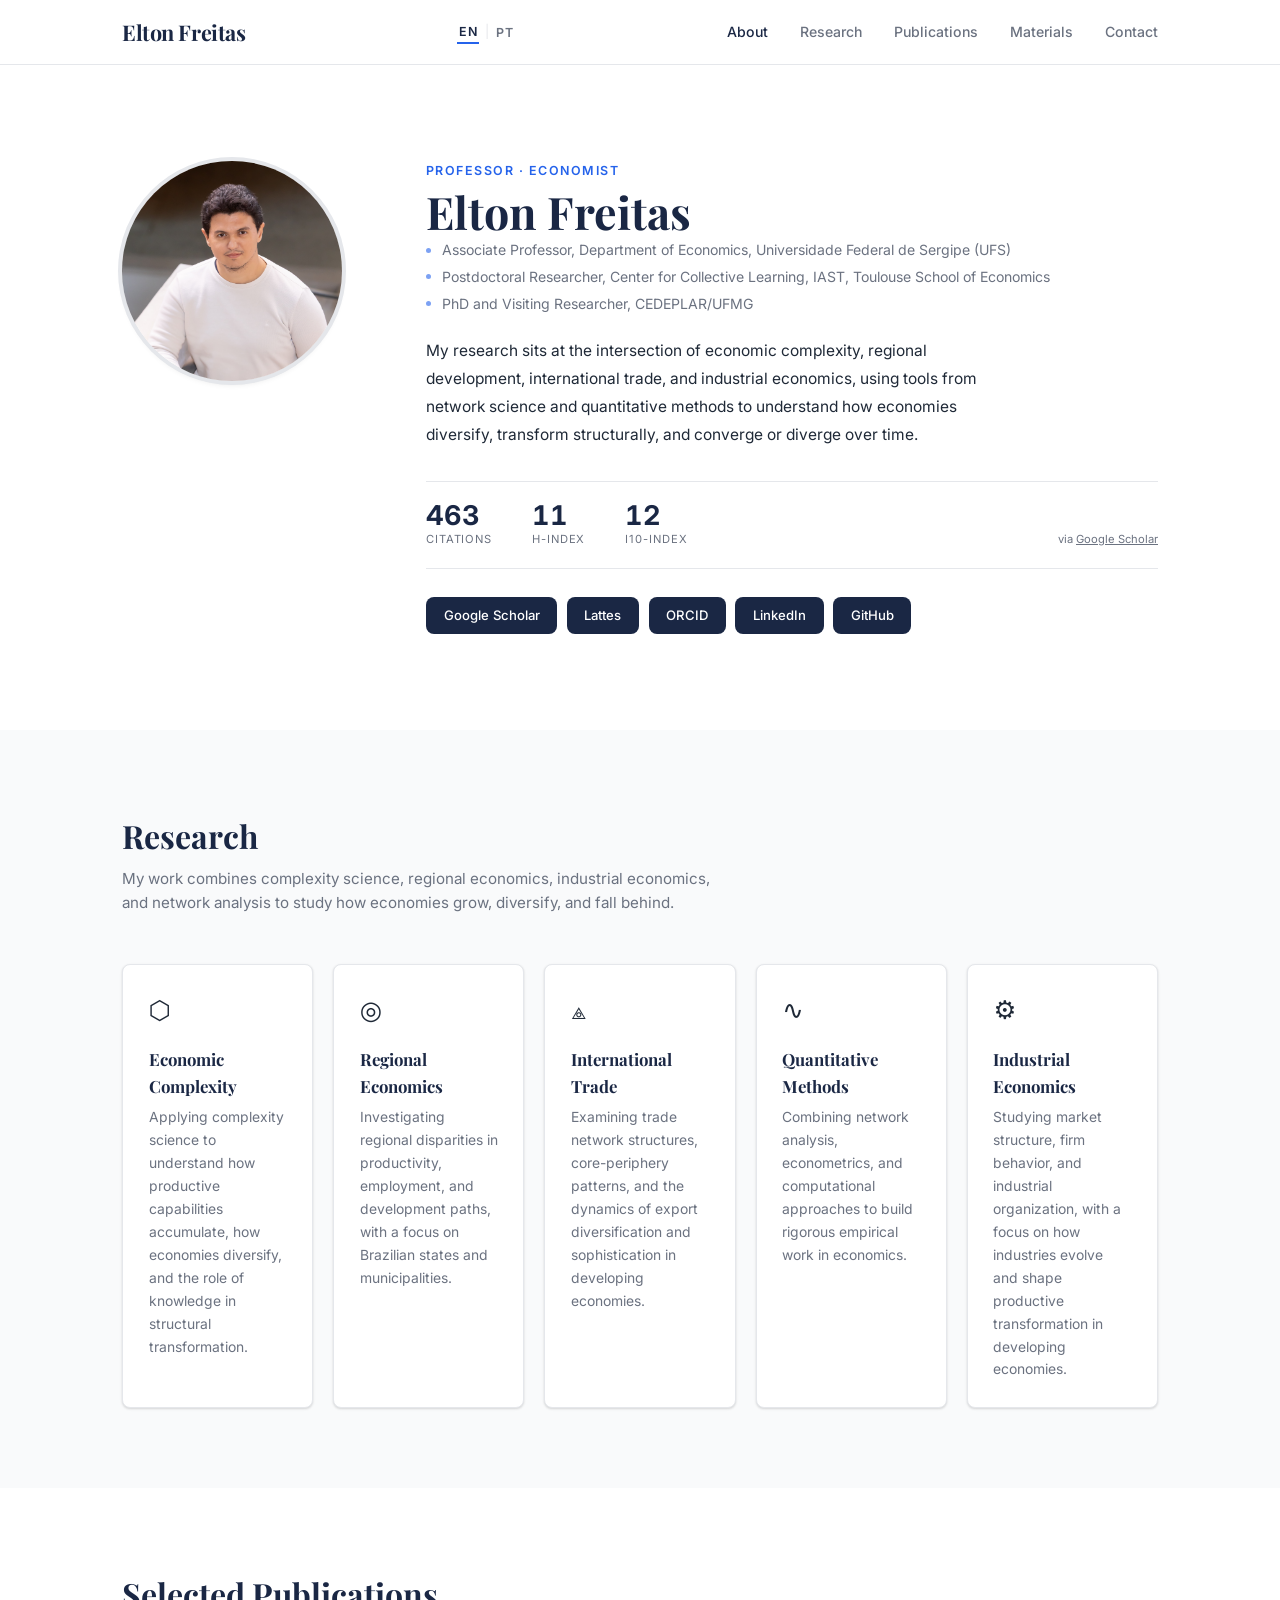
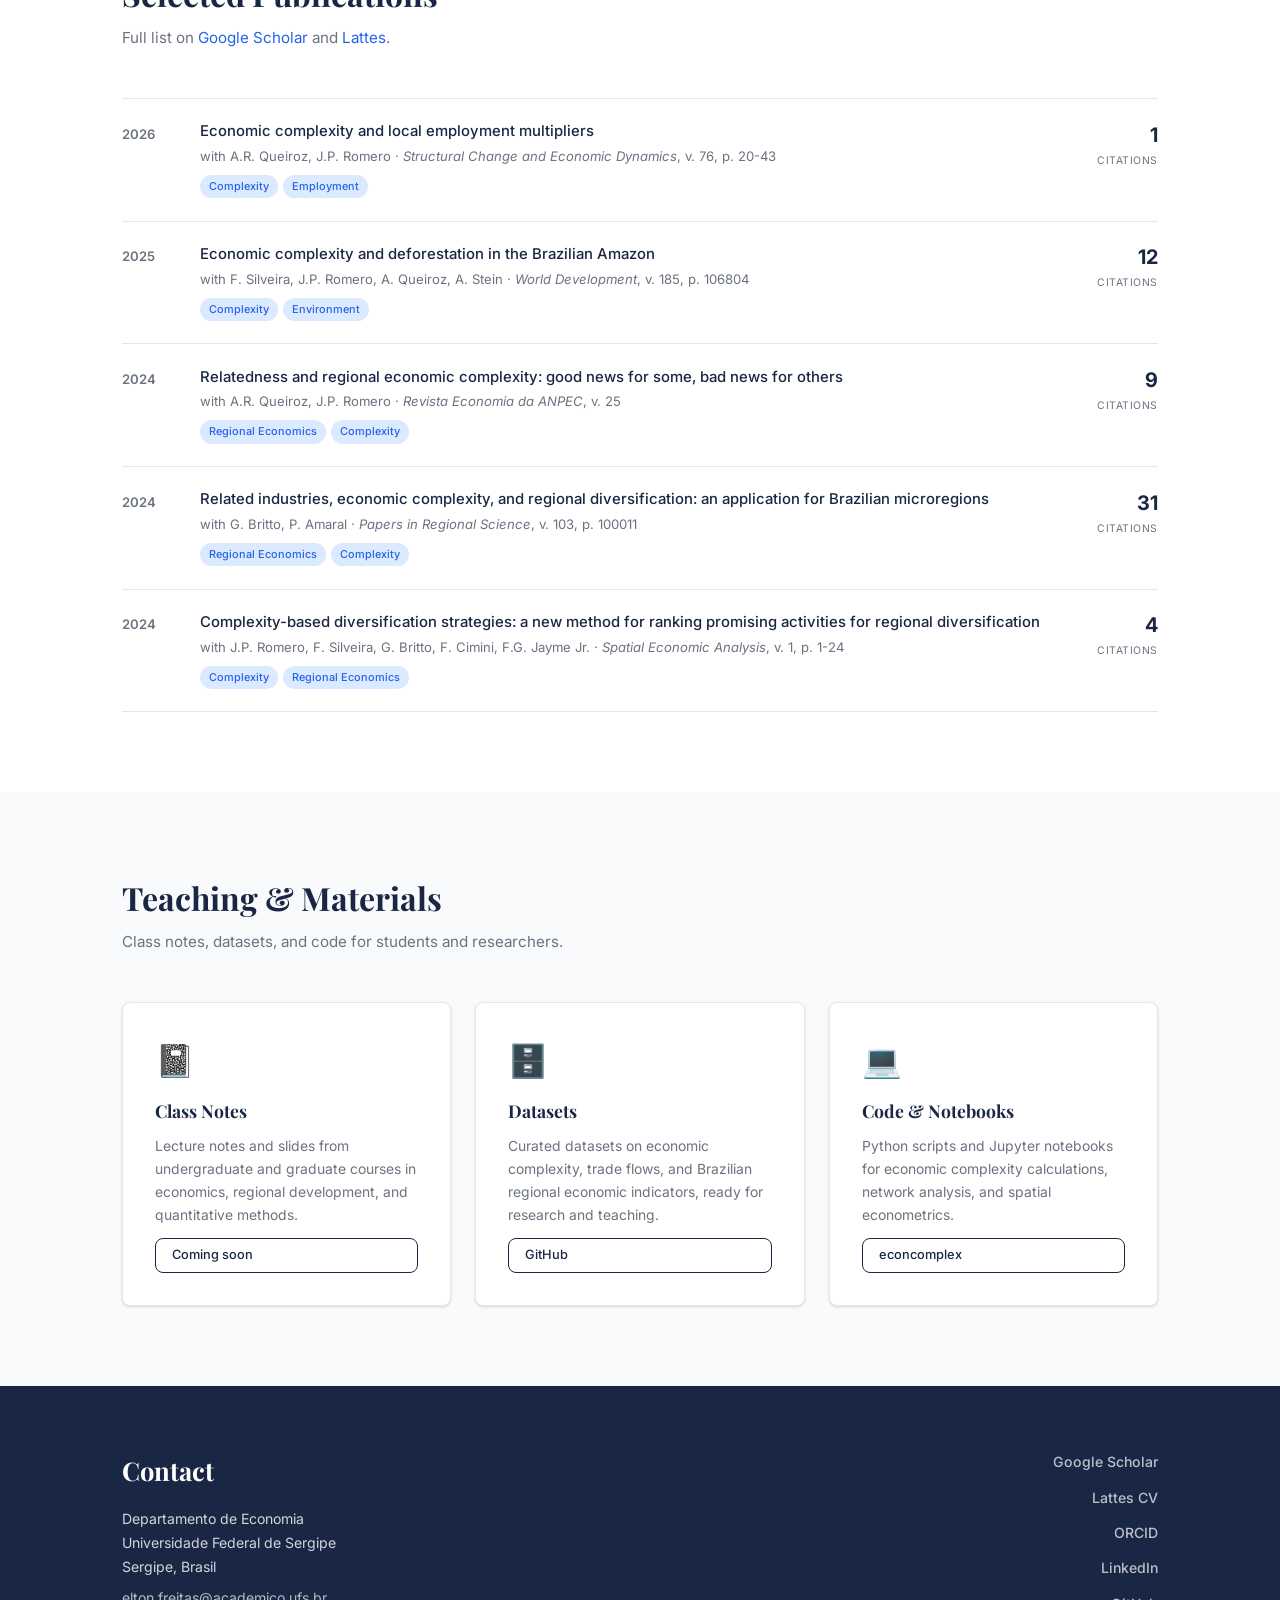
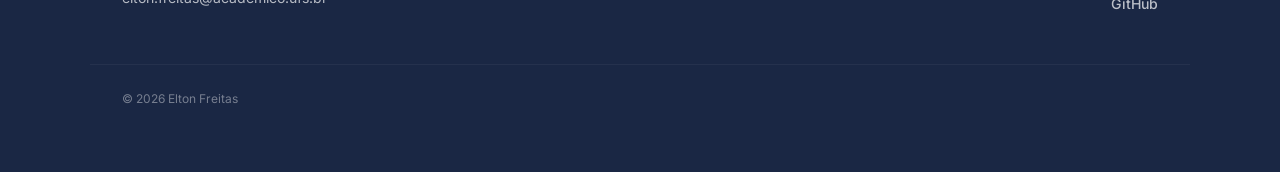
==== index.html @ b1643f3b "Initial release of personal academic website Bilingual (EN/PT) static site with bio, research areas," ====
<!DOCTYPE html>
<html>
<head>
  <meta charset="UTF-8">
  <title>Elton Freitas | Economist</title>
  <script>
    // Redirect to saved language preference, default English
    window.location.replace((localStorage.getItem('lang') || 'en') + '/');
  </script>
</head>
<body></body>
</html>
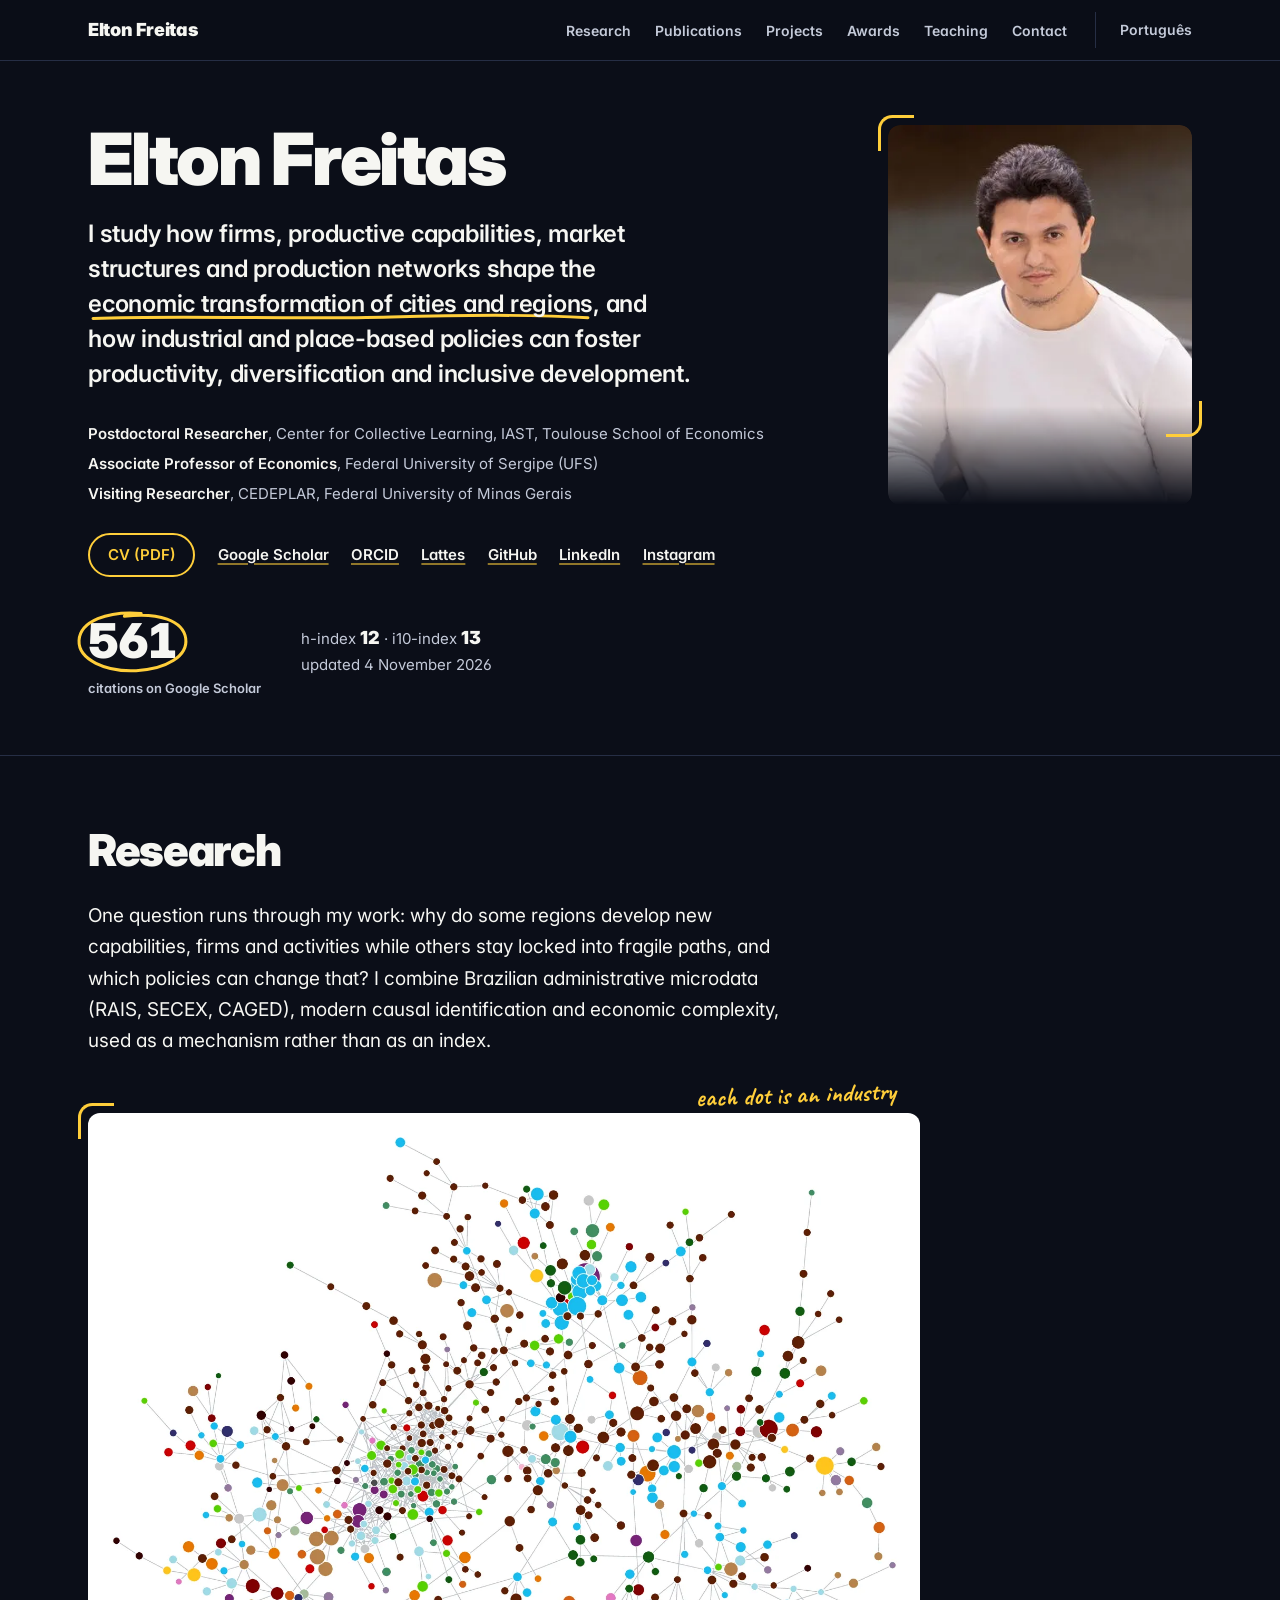
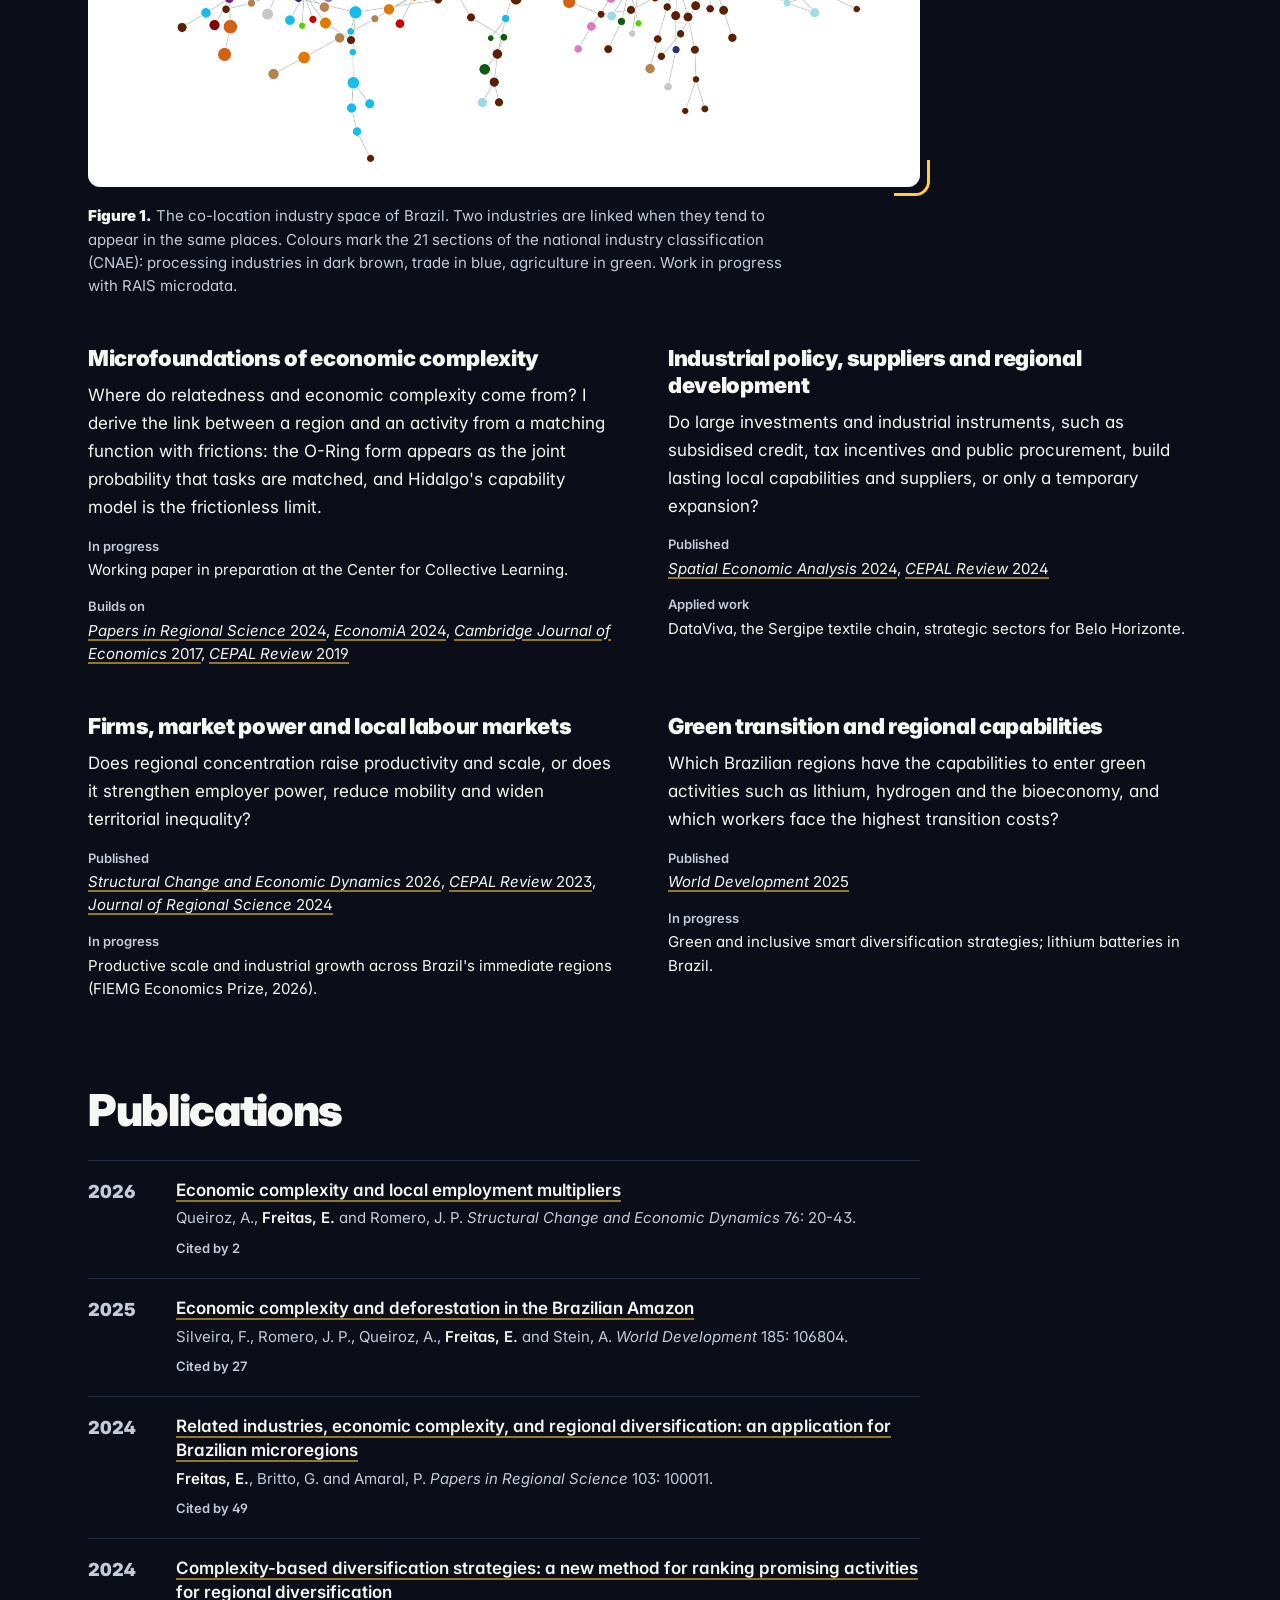
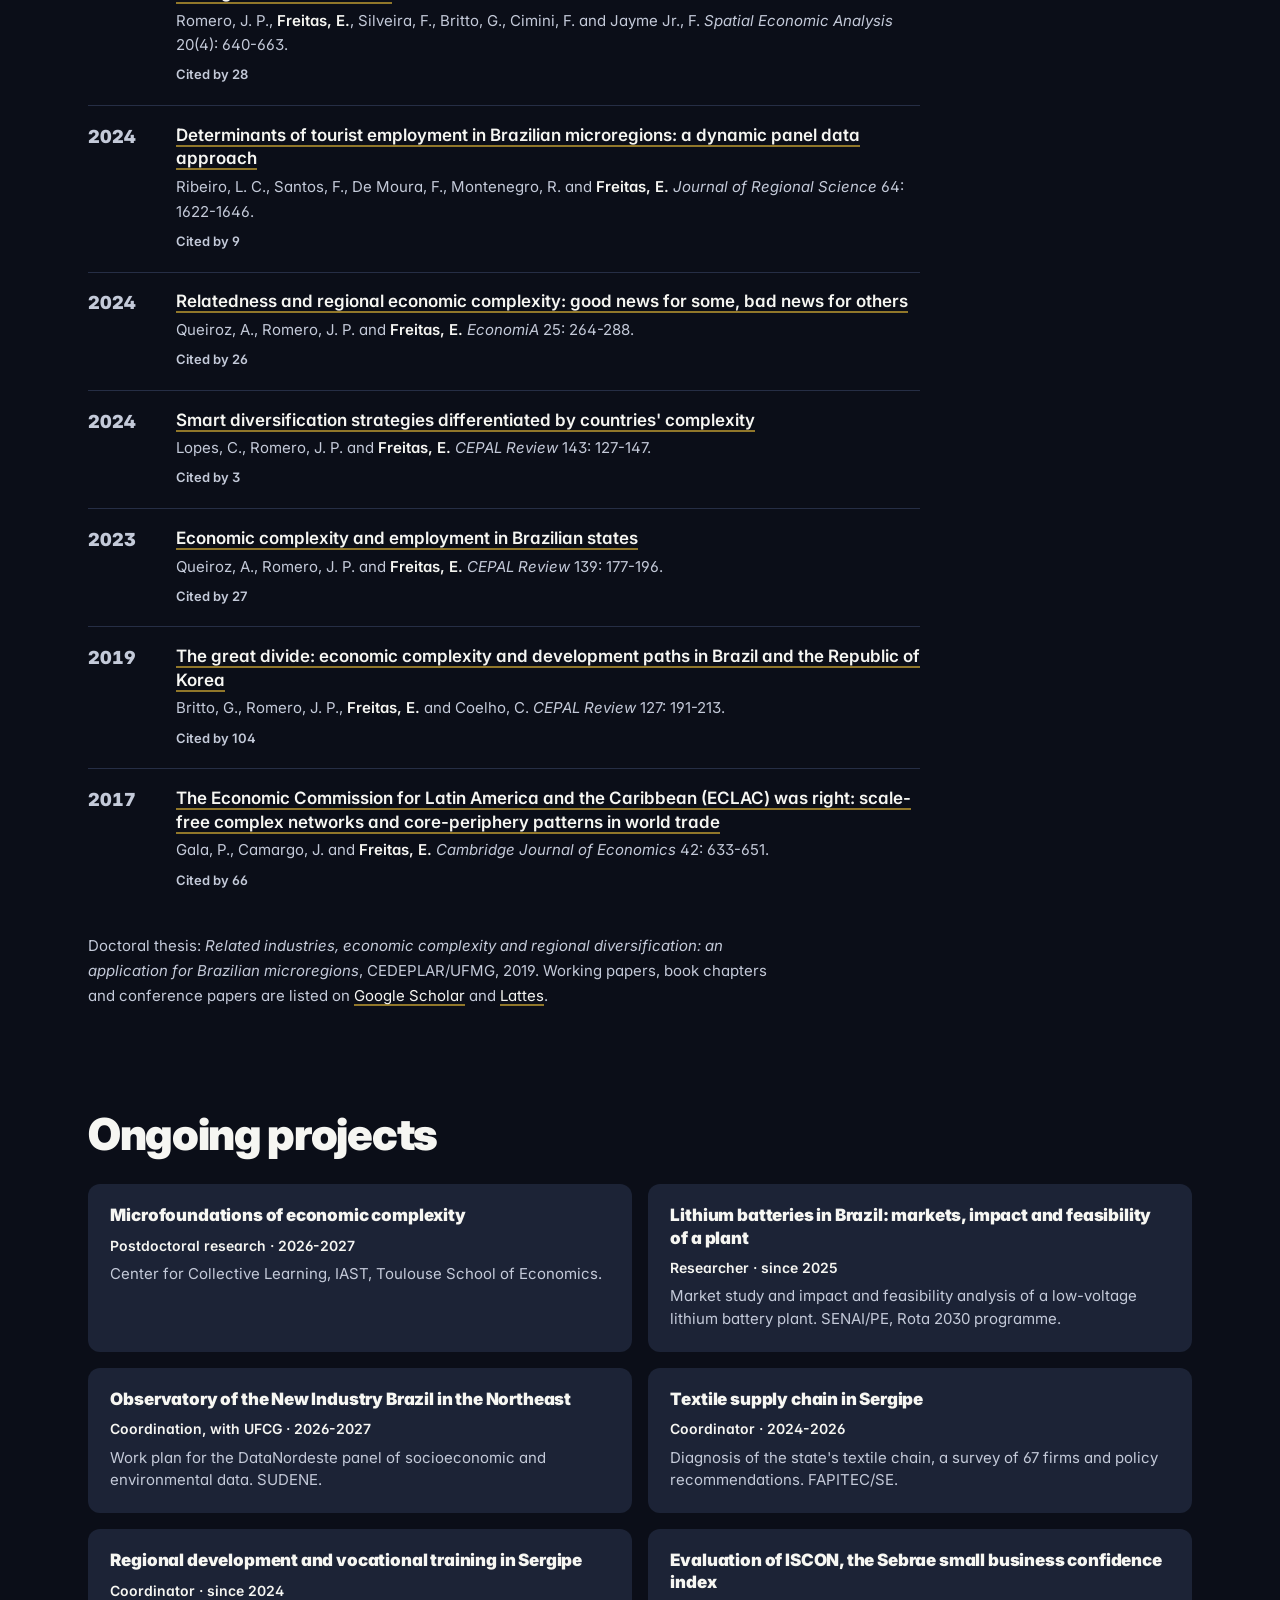
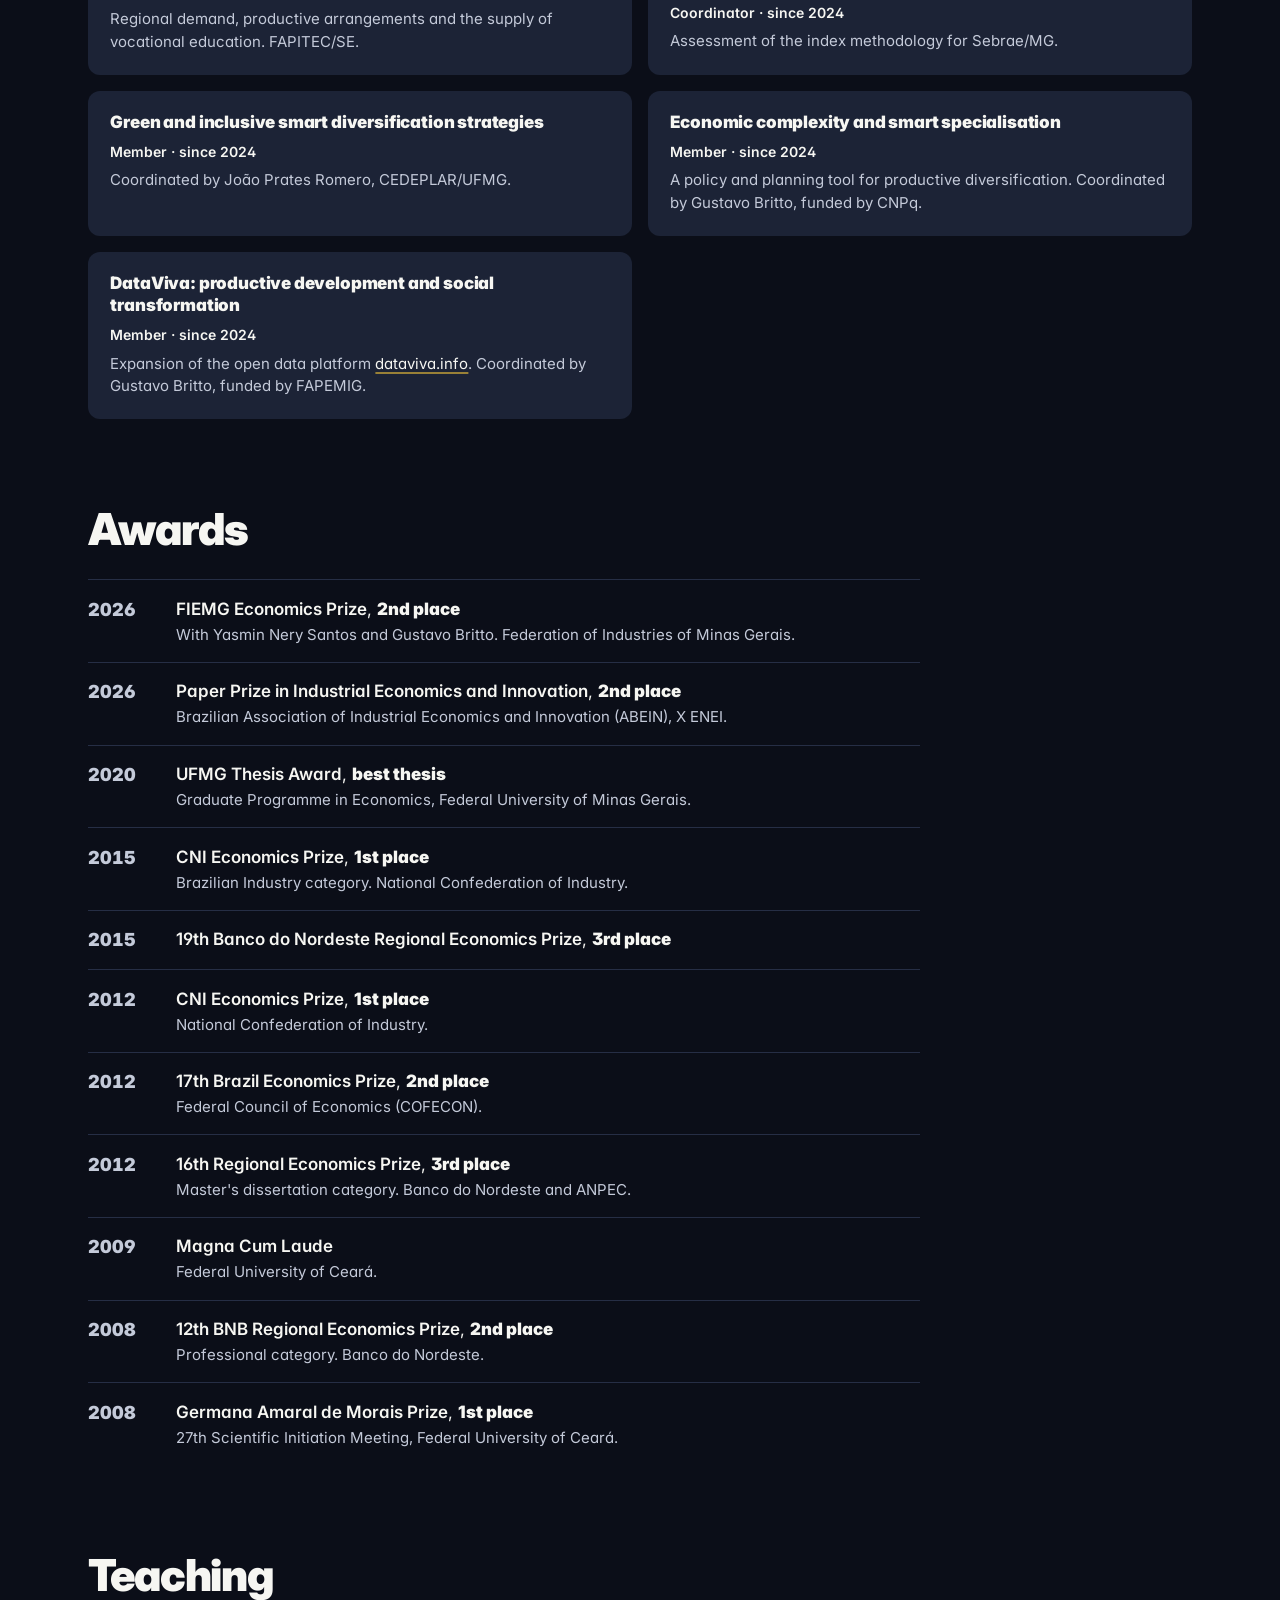
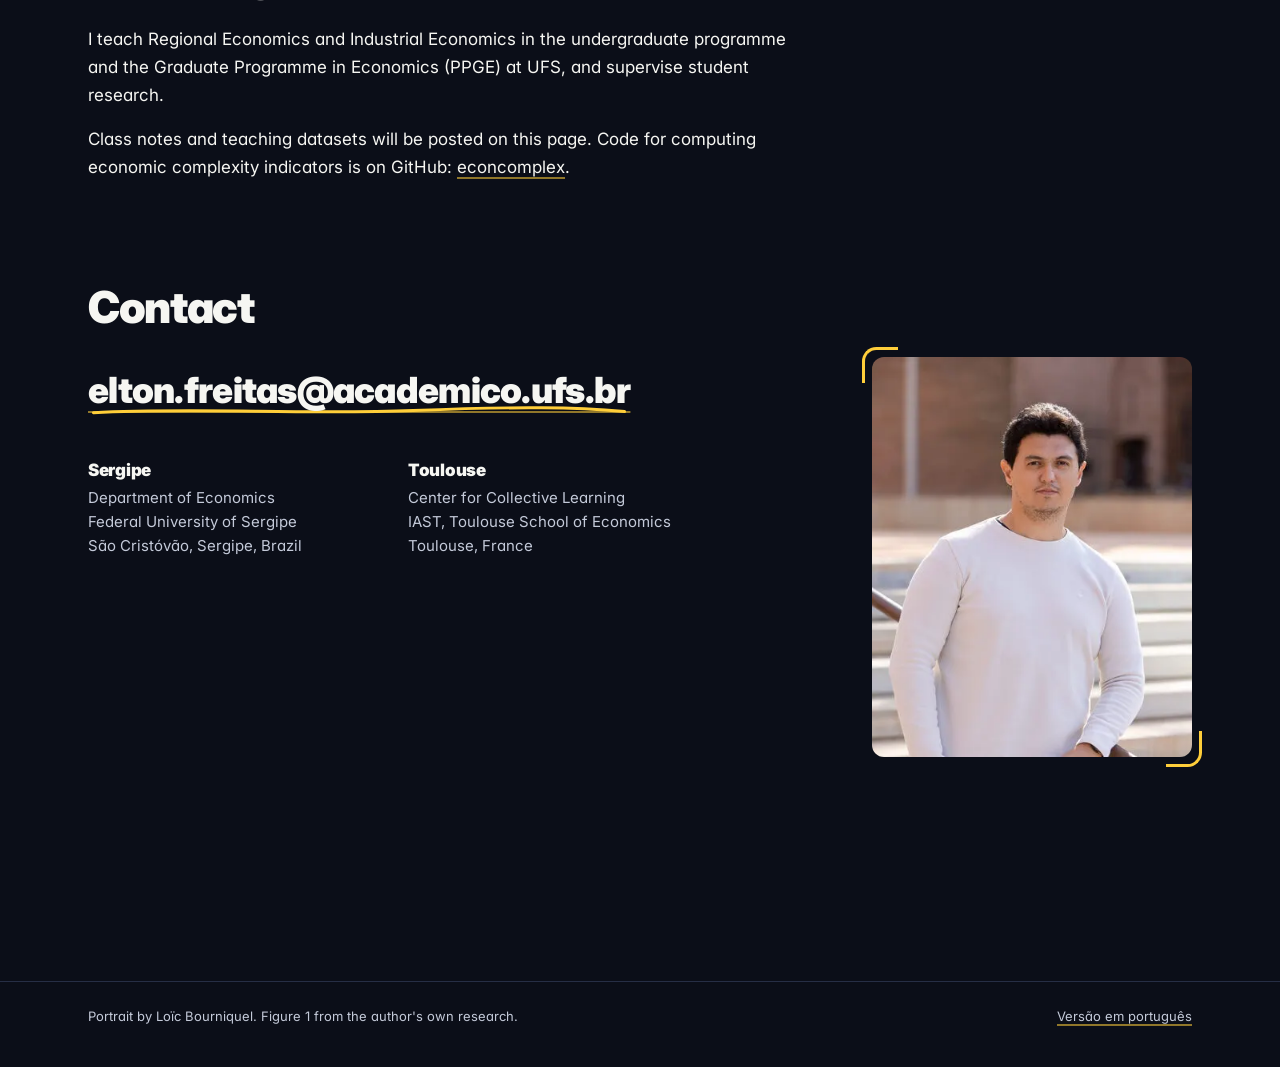
==== commit 8f4a752b: "Redesign personal site in the owner's own style New layout in the owner's working style: night-blue " ====
--- a/index.html
+++ b/index.html
@@ -1,12 +1,25 @@
 <!DOCTYPE html>
-<html>
+<html lang="en">
 <head>
-  <meta charset="UTF-8">
-  <title>Elton Freitas | Economist</title>
+  <meta charset="utf-8">
+  <meta name="viewport" content="width=device-width, initial-scale=1">
+  <title>Elton Freitas, economist</title>
+  <link rel="canonical" href="https://eltonfreitas.github.io/en/">
+  <link rel="alternate" hreflang="en" href="https://eltonfreitas.github.io/en/">
+  <link rel="alternate" hreflang="pt-BR" href="https://eltonfreitas.github.io/pt/">
+  <link rel="icon" href="favicon.svg" type="image/svg+xml">
   <script>
-    // Redirect to saved language preference, default English
-    window.location.replace((localStorage.getItem('lang') || 'en') + '/');
+    // Portuguese for visitors who chose it before or whose browser is in Portuguese; English otherwise.
+    var lang = "en";
+    try { lang = localStorage.getItem("lang") || ""; } catch (e) { lang = ""; }
+    if (lang !== "pt" && lang !== "en") {
+      lang = (navigator.language || "").toLowerCase().indexOf("pt") === 0 ? "pt" : "en";
+    }
+    location.replace(lang + "/" + location.hash);
   </script>
+  <noscript><meta http-equiv="refresh" content="0; url=en/"></noscript>
 </head>
-<body></body>
+<body>
+  <p><a href="en/">English</a> · <a href="pt/" lang="pt-BR">Português</a></p>
+</body>
 </html>
